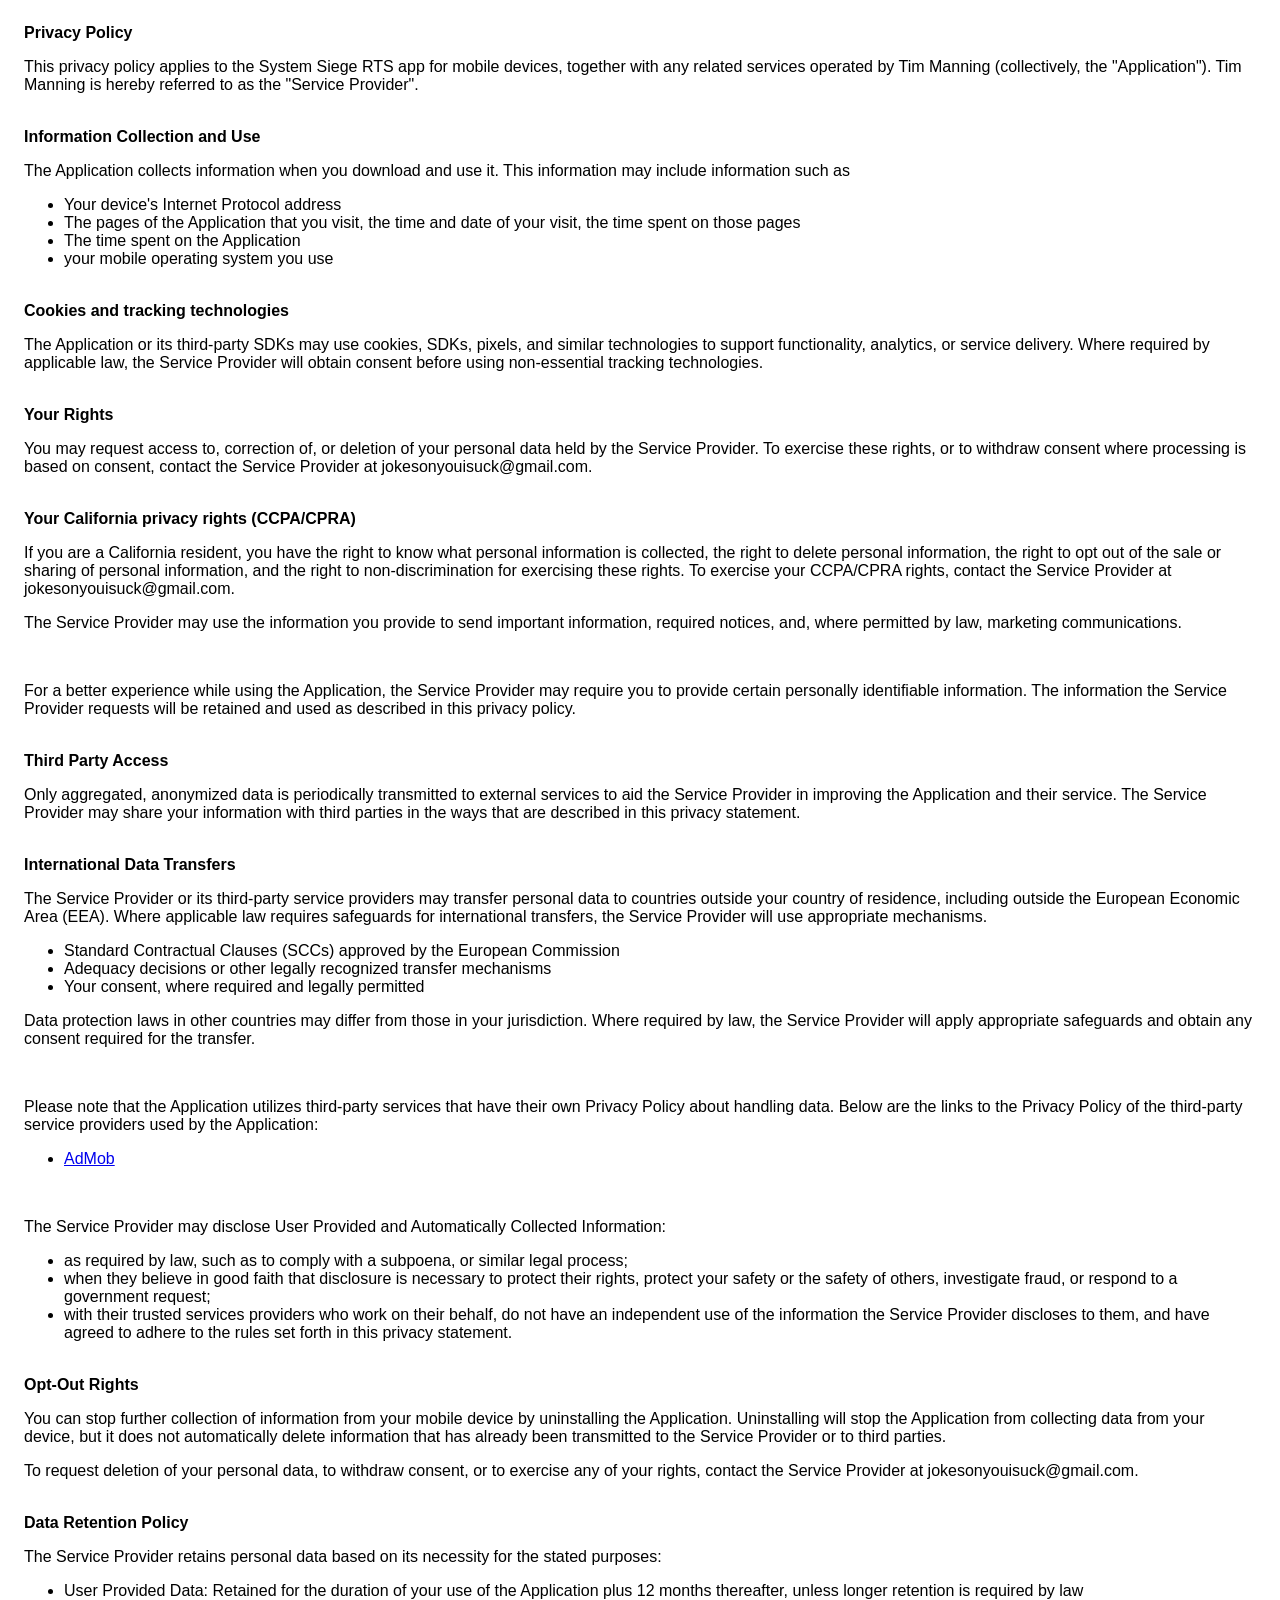
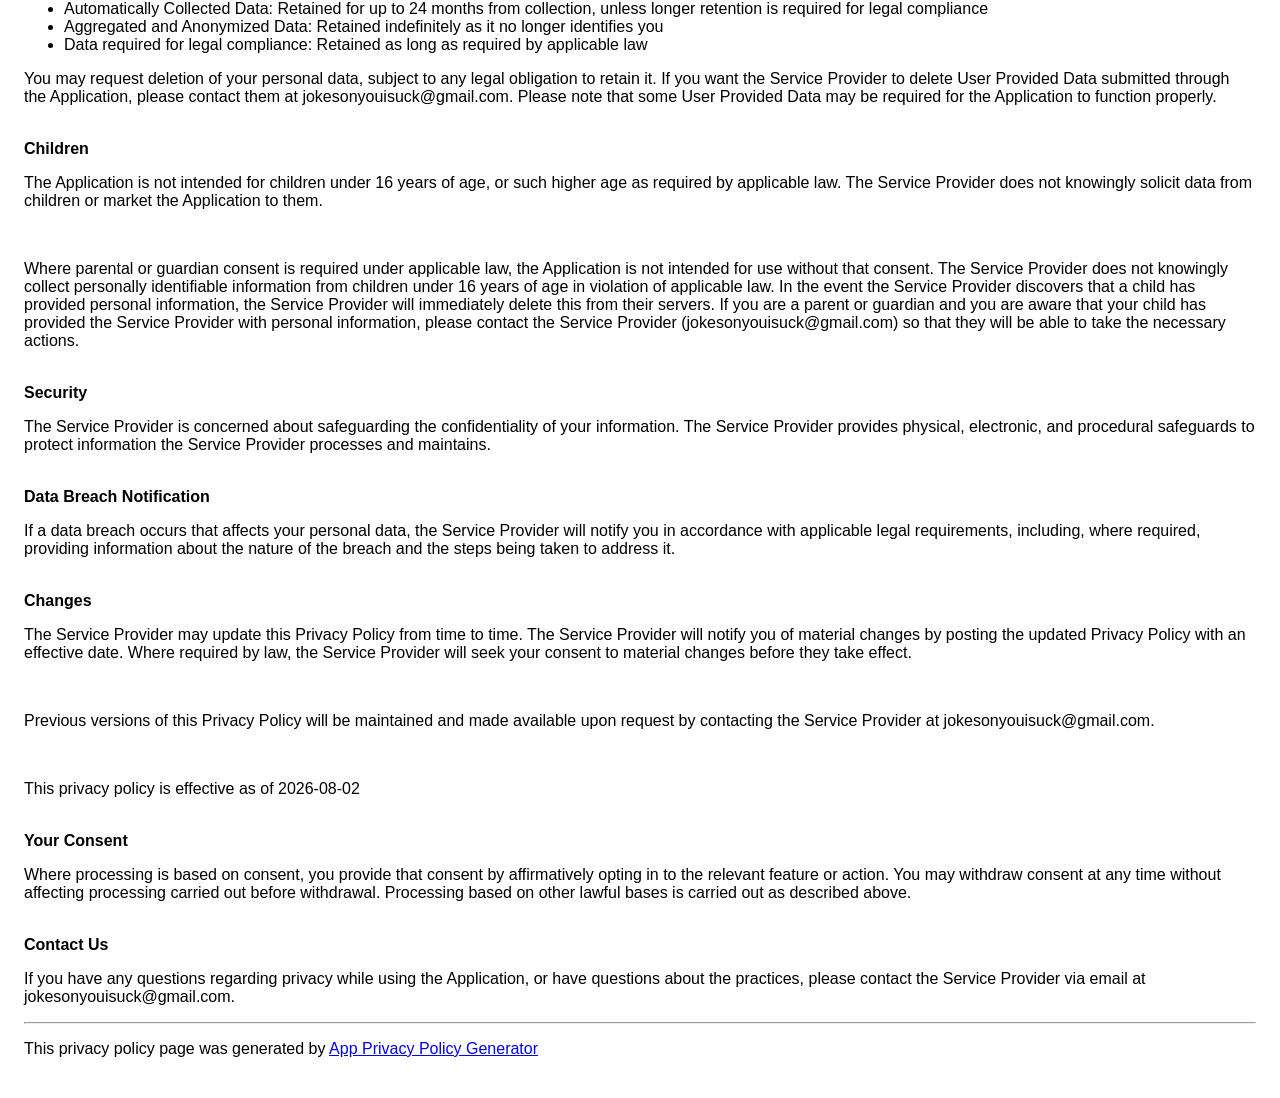
==== privacy_policy.html @ 27e922f0 "Add files via upload" ====
<!DOCTYPE html>
    <html>
    <head>
      <meta charset='utf-8'>
      <meta name='viewport' content='width=device-width'>
      <title>Privacy Policy</title>
      <style> body { font-family: 'Helvetica Neue', Helvetica, Arial, sans-serif; padding:1em; } </style>
    </head>
    <body>
    <strong>Privacy Policy</strong><p>This privacy policy applies to the System Siege RTS app for mobile devices, together with any related services operated by Tim Manning (collectively, the "Application"). Tim Manning is hereby referred to as the "Service Provider".</p><br><strong>Information Collection and Use</strong><p>The Application collects information when you download and use it. This information may include information such as</p><ul><li>Your device's Internet Protocol address</li><li>The pages of the Application that you visit, the time and date of your visit, the time spent on those pages</li><li>The time spent on the Application</li><li>your mobile operating system you use</li></ul><p></p><br><strong>Cookies and tracking technologies</strong><p>The Application or its third-party SDKs may use cookies, SDKs, pixels, and similar technologies to support functionality, analytics, or service delivery. Where required by applicable law, the Service Provider will obtain consent before using non-essential tracking technologies.</p><!----><br><strong>Your Rights</strong><p>You may request access to, correction of, or deletion of your personal data held by the Service Provider. To exercise these rights, or to withdraw consent where processing is based on consent, contact the Service Provider at jokesonyouisuck@gmail.com.</p><br><strong>Your California privacy rights (CCPA/CPRA)</strong><p>If you are a California resident, you have the right to know what personal information is collected, the right to delete personal information, the right to opt out of the sale or sharing of personal information, and the right to non-discrimination for exercising these rights. To exercise your CCPA/CPRA rights, contact the Service Provider at jokesonyouisuck@gmail.com.</p><!----><p>The Service Provider may use the information you provide to send important information, required notices, and, where permitted by law, marketing communications.</p><br><p>For a better experience while using the Application, the Service Provider may require you to provide certain personally identifiable information. The information the Service Provider requests will be retained and used as described in this privacy policy.</p><br><strong>Third Party Access</strong><p>Only aggregated, anonymized data is periodically transmitted to external services to aid the Service Provider in improving the Application and their service. The Service Provider may share your information with third parties in the ways that are described in this privacy statement.</p><br><strong>International Data Transfers</strong><p>The Service Provider or its third-party service providers may transfer personal data to countries outside your country of residence, including outside the European Economic Area (EEA). Where applicable law requires safeguards for international transfers, the Service Provider will use appropriate mechanisms.</p><ul><li>Standard Contractual Clauses (SCCs) approved by the European Commission</li><li>Adequacy decisions or other legally recognized transfer mechanisms</li><li>Your consent, where required and legally permitted</li></ul><p>Data protection laws in other countries may differ from those in your jurisdiction. Where required by law, the Service Provider will apply appropriate safeguards and obtain any consent required for the transfer.</p><div><br><p>Please note that the Application utilizes third-party services that have their own Privacy Policy about handling data. Below are the links to the Privacy Policy of the third-party service providers used by the Application:</p><ul><li><a href="https://policies.google.com/technologies/partner-sites" target="_blank" rel="noopener noreferrer">AdMob</a></li></ul></div><br><p>The Service Provider may disclose User Provided and Automatically Collected Information:</p><ul><li>as required by law, such as to comply with a subpoena, or similar legal process;</li><li>when they believe in good faith that disclosure is necessary to protect their rights, protect your safety or the safety of others, investigate fraud, or respond to a government request;</li><li>with their trusted services providers who work on their behalf, do not have an independent use of the information the Service Provider discloses to them, and have agreed to adhere to the rules set forth in this privacy statement.</li></ul><p></p><br><strong>Opt-Out Rights</strong><div><p>You can stop further collection of information from your mobile device by uninstalling the Application. Uninstalling will stop the Application from collecting data from your device, but it does not automatically delete information that has already been transmitted to the Service Provider or to third parties.</p></div><!----><p>To request deletion of your personal data, to withdraw consent, or to exercise any of your rights, contact the Service Provider at jokesonyouisuck@gmail.com.</p><br><strong>Data Retention Policy</strong><p>The Service Provider retains personal data based on its necessity for the stated purposes:</p><ul><li>User Provided Data: Retained for the duration of your use of the Application plus 12 months thereafter, unless longer retention is required by law</li><li>Automatically Collected Data: Retained for up to 24 months from collection, unless longer retention is required for legal compliance</li><li>Aggregated and Anonymized Data: Retained indefinitely as it no longer identifies you</li><li>Data required for legal compliance: Retained as long as required by applicable law</li></ul><p>You may request deletion of your personal data, subject to any legal obligation to retain it. If you want the Service Provider to delete User Provided Data submitted through the Application, please contact them at jokesonyouisuck@gmail.com. Please note that some User Provided Data may be required for the Application to function properly.</p><!----><br><strong>Children</strong><p>The Application is not intended for children under 16 years of age, or such higher age as required by applicable law. The Service Provider does not knowingly solicit data from children or market the Application to them.</p><div><br><p>Where parental or guardian consent is required under applicable law, the Application is not intended for use without that consent. The Service Provider does not knowingly collect personally identifiable information from children under 16 years of age in violation of applicable law. In the event the Service Provider discovers that a child has provided personal information, the Service Provider will immediately delete this from their servers. If you are a parent or guardian and you are aware that your child has provided the Service Provider with personal information, please contact the Service Provider (jokesonyouisuck@gmail.com) so that they will be able to take the necessary actions.</p></div><br><strong>Security</strong><p>The Service Provider is concerned about safeguarding the confidentiality of your information. The Service Provider provides physical, electronic, and procedural safeguards to protect information the Service Provider processes and maintains.</p><br><strong>Data Breach Notification</strong><p>If a data breach occurs that affects your personal data, the Service Provider will notify you in accordance with applicable legal requirements, including, where required, providing information about the nature of the breach and the steps being taken to address it.</p><br><strong>Changes</strong><p>The Service Provider may update this Privacy Policy from time to time. The Service Provider will notify you of material changes by posting the updated Privacy Policy with an effective date. Where required by law, the Service Provider will seek your consent to material changes before they take effect.</p><br><p>Previous versions of this Privacy Policy will be maintained and made available upon request by contacting the Service Provider at jokesonyouisuck@gmail.com.</p><br><p>This privacy policy is effective as of 2026-08-02</p><br><strong>Your Consent</strong><p>Where processing is based on consent, you provide that consent by affirmatively opting in to the relevant feature or action. You may withdraw consent at any time without affecting processing carried out before withdrawal. Processing based on other lawful bases is carried out as described above.</p><br><strong>Contact Us</strong><p>If you have any questions regarding privacy while using the Application, or have questions about the practices, please contact the Service Provider via email at jokesonyouisuck@gmail.com.</p><hr><p><span>This privacy policy page was generated by </span><a href="https://app-privacy-policy-generator.nisrulz.com/" target="_blank" rel="noopener noreferrer">App Privacy Policy Generator</a></p>
    </body>
    </html>
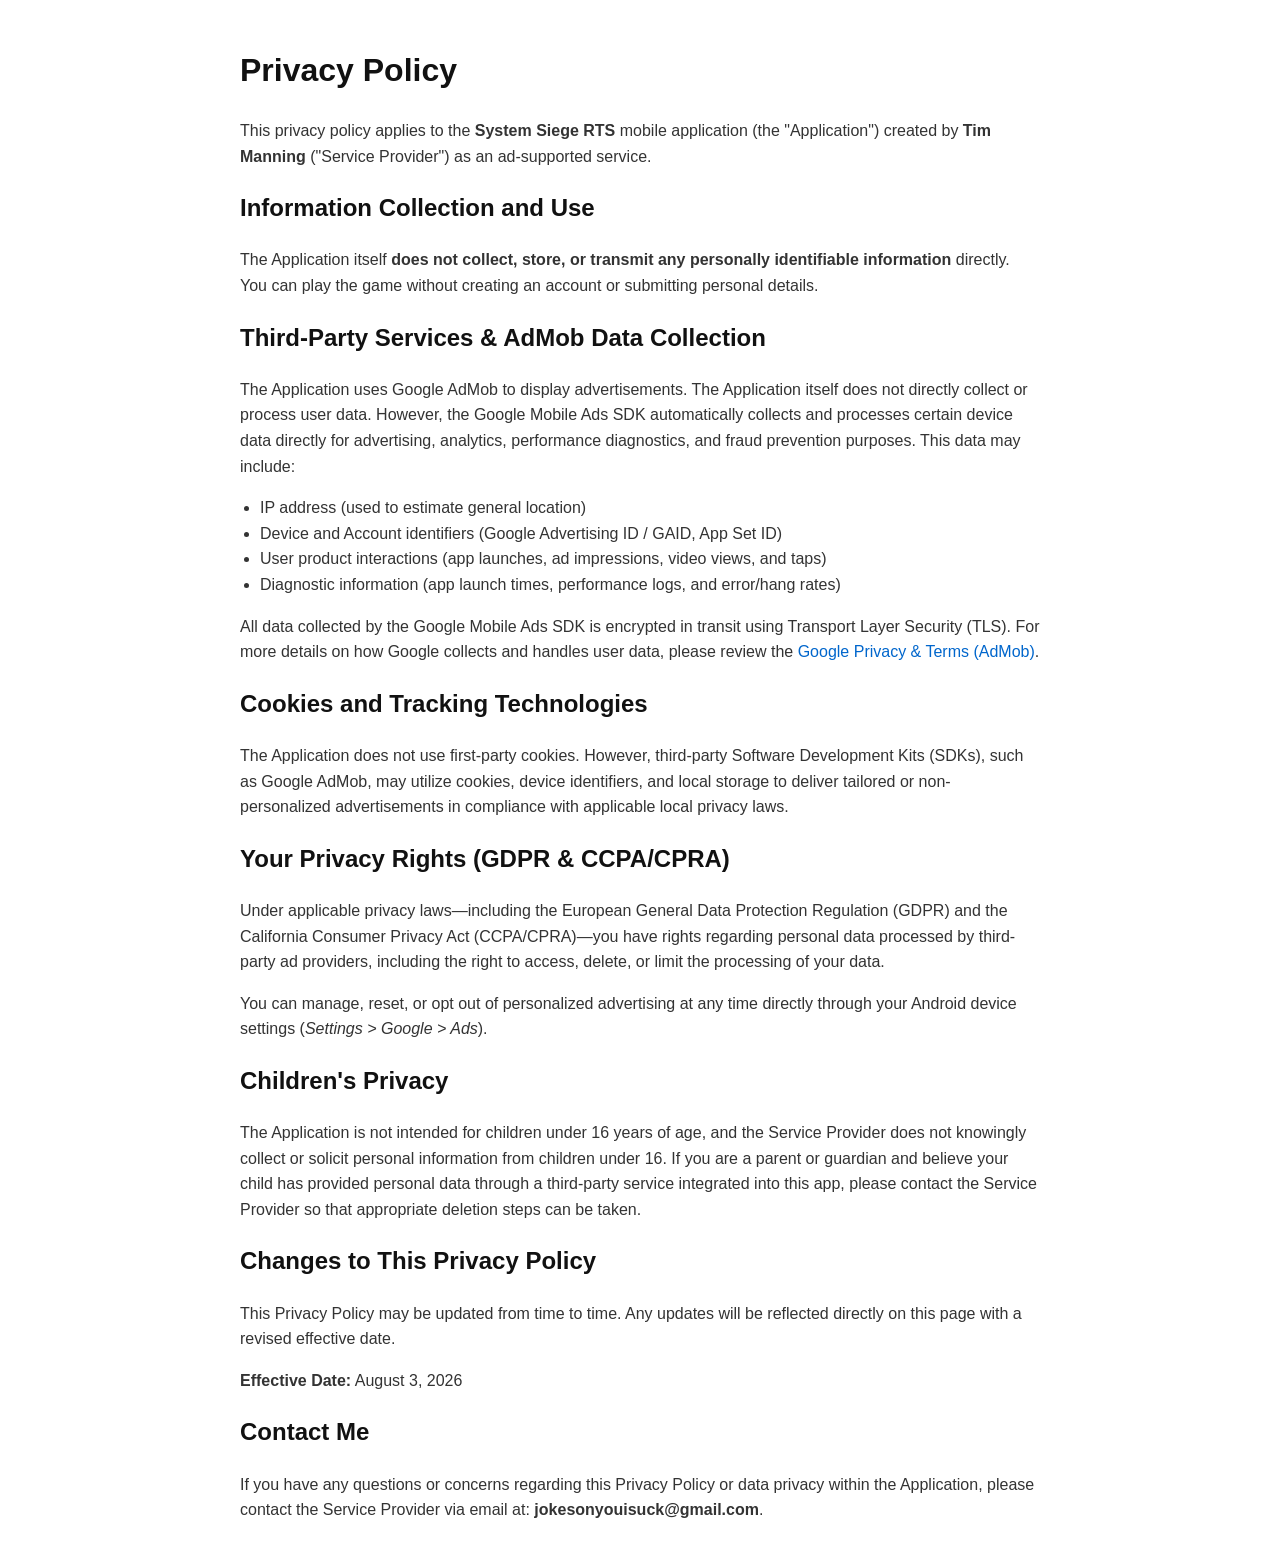
==== commit 82575978: "Add files via upload" ====
--- a/privacy_policy.html
+++ b/privacy_policy.html
@@ -1,13 +1,61 @@
 <!DOCTYPE html>
-    <html>
-    <head>
-      <meta charset='utf-8'>
-      <meta name='viewport' content='width=device-width'>
-      <title>Privacy Policy</title>
-      <style> body { font-family: 'Helvetica Neue', Helvetica, Arial, sans-serif; padding:1em; } </style>
-    </head>
-    <body>
-    <strong>Privacy Policy</strong><p>This privacy policy applies to the System Siege RTS app for mobile devices, together with any related services operated by Tim Manning (collectively, the "Application"). Tim Manning is hereby referred to as the "Service Provider".</p><br><strong>Information Collection and Use</strong><p>The Application collects information when you download and use it. This information may include information such as</p><ul><li>Your device's Internet Protocol address</li><li>The pages of the Application that you visit, the time and date of your visit, the time spent on those pages</li><li>The time spent on the Application</li><li>your mobile operating system you use</li></ul><p></p><br><strong>Cookies and tracking technologies</strong><p>The Application or its third-party SDKs may use cookies, SDKs, pixels, and similar technologies to support functionality, analytics, or service delivery. Where required by applicable law, the Service Provider will obtain consent before using non-essential tracking technologies.</p><!----><br><strong>Your Rights</strong><p>You may request access to, correction of, or deletion of your personal data held by the Service Provider. To exercise these rights, or to withdraw consent where processing is based on consent, contact the Service Provider at jokesonyouisuck@gmail.com.</p><br><strong>Your California privacy rights (CCPA/CPRA)</strong><p>If you are a California resident, you have the right to know what personal information is collected, the right to delete personal information, the right to opt out of the sale or sharing of personal information, and the right to non-discrimination for exercising these rights. To exercise your CCPA/CPRA rights, contact the Service Provider at jokesonyouisuck@gmail.com.</p><!----><p>The Service Provider may use the information you provide to send important information, required notices, and, where permitted by law, marketing communications.</p><br><p>For a better experience while using the Application, the Service Provider may require you to provide certain personally identifiable information. The information the Service Provider requests will be retained and used as described in this privacy policy.</p><br><strong>Third Party Access</strong><p>Only aggregated, anonymized data is periodically transmitted to external services to aid the Service Provider in improving the Application and their service. The Service Provider may share your information with third parties in the ways that are described in this privacy statement.</p><br><strong>International Data Transfers</strong><p>The Service Provider or its third-party service providers may transfer personal data to countries outside your country of residence, including outside the European Economic Area (EEA). Where applicable law requires safeguards for international transfers, the Service Provider will use appropriate mechanisms.</p><ul><li>Standard Contractual Clauses (SCCs) approved by the European Commission</li><li>Adequacy decisions or other legally recognized transfer mechanisms</li><li>Your consent, where required and legally permitted</li></ul><p>Data protection laws in other countries may differ from those in your jurisdiction. Where required by law, the Service Provider will apply appropriate safeguards and obtain any consent required for the transfer.</p><div><br><p>Please note that the Application utilizes third-party services that have their own Privacy Policy about handling data. Below are the links to the Privacy Policy of the third-party service providers used by the Application:</p><ul><li><a href="https://policies.google.com/technologies/partner-sites" target="_blank" rel="noopener noreferrer">AdMob</a></li></ul></div><br><p>The Service Provider may disclose User Provided and Automatically Collected Information:</p><ul><li>as required by law, such as to comply with a subpoena, or similar legal process;</li><li>when they believe in good faith that disclosure is necessary to protect their rights, protect your safety or the safety of others, investigate fraud, or respond to a government request;</li><li>with their trusted services providers who work on their behalf, do not have an independent use of the information the Service Provider discloses to them, and have agreed to adhere to the rules set forth in this privacy statement.</li></ul><p></p><br><strong>Opt-Out Rights</strong><div><p>You can stop further collection of information from your mobile device by uninstalling the Application. Uninstalling will stop the Application from collecting data from your device, but it does not automatically delete information that has already been transmitted to the Service Provider or to third parties.</p></div><!----><p>To request deletion of your personal data, to withdraw consent, or to exercise any of your rights, contact the Service Provider at jokesonyouisuck@gmail.com.</p><br><strong>Data Retention Policy</strong><p>The Service Provider retains personal data based on its necessity for the stated purposes:</p><ul><li>User Provided Data: Retained for the duration of your use of the Application plus 12 months thereafter, unless longer retention is required by law</li><li>Automatically Collected Data: Retained for up to 24 months from collection, unless longer retention is required for legal compliance</li><li>Aggregated and Anonymized Data: Retained indefinitely as it no longer identifies you</li><li>Data required for legal compliance: Retained as long as required by applicable law</li></ul><p>You may request deletion of your personal data, subject to any legal obligation to retain it. If you want the Service Provider to delete User Provided Data submitted through the Application, please contact them at jokesonyouisuck@gmail.com. Please note that some User Provided Data may be required for the Application to function properly.</p><!----><br><strong>Children</strong><p>The Application is not intended for children under 16 years of age, or such higher age as required by applicable law. The Service Provider does not knowingly solicit data from children or market the Application to them.</p><div><br><p>Where parental or guardian consent is required under applicable law, the Application is not intended for use without that consent. The Service Provider does not knowingly collect personally identifiable information from children under 16 years of age in violation of applicable law. In the event the Service Provider discovers that a child has provided personal information, the Service Provider will immediately delete this from their servers. If you are a parent or guardian and you are aware that your child has provided the Service Provider with personal information, please contact the Service Provider (jokesonyouisuck@gmail.com) so that they will be able to take the necessary actions.</p></div><br><strong>Security</strong><p>The Service Provider is concerned about safeguarding the confidentiality of your information. The Service Provider provides physical, electronic, and procedural safeguards to protect information the Service Provider processes and maintains.</p><br><strong>Data Breach Notification</strong><p>If a data breach occurs that affects your personal data, the Service Provider will notify you in accordance with applicable legal requirements, including, where required, providing information about the nature of the breach and the steps being taken to address it.</p><br><strong>Changes</strong><p>The Service Provider may update this Privacy Policy from time to time. The Service Provider will notify you of material changes by posting the updated Privacy Policy with an effective date. Where required by law, the Service Provider will seek your consent to material changes before they take effect.</p><br><p>Previous versions of this Privacy Policy will be maintained and made available upon request by contacting the Service Provider at jokesonyouisuck@gmail.com.</p><br><p>This privacy policy is effective as of 2026-08-02</p><br><strong>Your Consent</strong><p>Where processing is based on consent, you provide that consent by affirmatively opting in to the relevant feature or action. You may withdraw consent at any time without affecting processing carried out before withdrawal. Processing based on other lawful bases is carried out as described above.</p><br><strong>Contact Us</strong><p>If you have any questions regarding privacy while using the Application, or have questions about the practices, please contact the Service Provider via email at jokesonyouisuck@gmail.com.</p><hr><p><span>This privacy policy page was generated by </span><a href="https://app-privacy-policy-generator.nisrulz.com/" target="_blank" rel="noopener noreferrer">App Privacy Policy Generator</a></p>
-    </body>
-    </html>
-      +<html lang="en">
+<head>
+  <meta charset="utf-8">
+  <meta name="viewport" content="width=device-width, initial-scale=1.0">
+  <title>Privacy Policy - System Siege RTS</title>
+  <style>
+    body { 
+      font-family: 'Helvetica Neue', Helvetica, Arial, sans-serif; 
+      padding: 1.5em; 
+      line-height: 1.6; 
+      color: #333; 
+      max-width: 800px; 
+      margin: 0 auto; 
+    }
+    h1, h2 { color: #111; }
+    ul { padding-left: 20px; }
+    a { color: #0066cc; text-decoration: none; }
+    a:hover { text-decoration: underline; }
+  </style>
+</head>
+<body>
+
+  <h1>Privacy Policy</h1>
+  <p>This privacy policy applies to the <strong>System Siege RTS</strong> mobile application (the "Application") created by <strong>Tim Manning</strong> ("Service Provider") as an ad-supported service.</p>
+
+  <h2>Information Collection and Use</h2>
+  <p>The Application itself <strong>does not collect, store, or transmit any personally identifiable information</strong> directly. You can play the game without creating an account or submitting personal details.</p>
+
+<h2>Third-Party Services & AdMob Data Collection</h2>
+  <p>The Application uses Google AdMob to display advertisements. The Application itself does not directly collect or process user data. However, the Google Mobile Ads SDK automatically collects and processes certain device data directly for advertising, analytics, performance diagnostics, and fraud prevention purposes. This data may include:</p>
+  <ul>
+    <li>IP address (used to estimate general location)</li>
+    <li>Device and Account identifiers (Google Advertising ID / GAID, App Set ID)</li>
+    <li>User product interactions (app launches, ad impressions, video views, and taps)</li>
+    <li>Diagnostic information (app launch times, performance logs, and error/hang rates)</li>
+  </ul>
+  <p>All data collected by the Google Mobile Ads SDK is encrypted in transit using Transport Layer Security (TLS). For more details on how Google collects and handles user data, please review the <a href="https://policies.google.com/technologies/partner-sites" target="_blank" rel="noopener noreferrer">Google Privacy & Terms (AdMob)</a>.</p>
+  
+  
+  
+
+  <h2>Cookies and Tracking Technologies</h2>
+  <p>The Application does not use first-party cookies. However, third-party Software Development Kits (SDKs), such as Google AdMob, may utilize cookies, device identifiers, and local storage to deliver tailored or non-personalized advertisements in compliance with applicable local privacy laws.</p>
+
+  <h2>Your Privacy Rights (GDPR & CCPA/CPRA)</h2>
+  <p>Under applicable privacy laws—including the European General Data Protection Regulation (GDPR) and the California Consumer Privacy Act (CCPA/CPRA)—you have rights regarding personal data processed by third-party ad providers, including the right to access, delete, or limit the processing of your data.</p>
+  <p>You can manage, reset, or opt out of personalized advertising at any time directly through your Android device settings (<em>Settings &gt; Google &gt; Ads</em>).</p>
+
+  <h2>Children's Privacy</h2>
+  <p>The Application is not intended for children under 16 years of age, and the Service Provider does not knowingly collect or solicit personal information from children under 16. If you are a parent or guardian and believe your child has provided personal data through a third-party service integrated into this app, please contact the Service Provider so that appropriate deletion steps can be taken.</p>
+
+  <h2>Changes to This Privacy Policy</h2>
+  <p>This Privacy Policy may be updated from time to time. Any updates will be reflected directly on this page with a revised effective date.</p>
+  <p><strong>Effective Date:</strong> August 3, 2026</p>
+
+  <h2>Contact Me</h2>
+  <p>If you have any questions or concerns regarding this Privacy Policy or data privacy within the Application, please contact the Service Provider via email at: <strong>jokesonyouisuck@gmail.com</strong>.</p>
+
+</body>
+</html>
